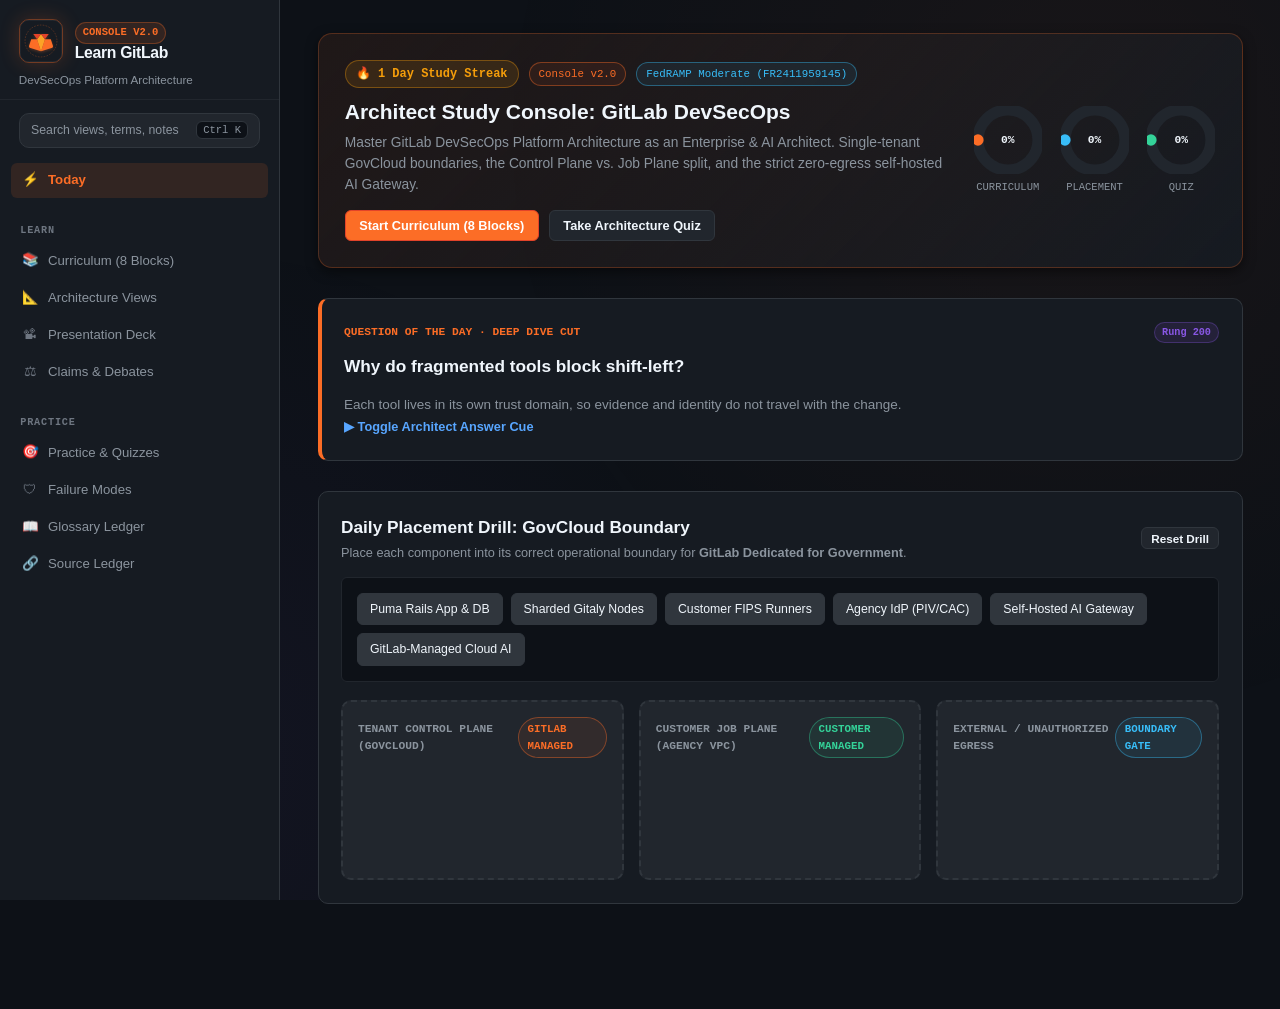
==== index.html @ c030e0db "feat: initial release of GitLab DevSecOps study console" ====
<!DOCTYPE html>
<html lang="en">
<head>
  <meta charset="UTF-8">
  <meta name="viewport" content="width=device-width, initial-scale=1.0, viewport-fit=cover">
  <meta name="theme-color" content="#0d1117">
  <link rel="manifest" href="manifest.webmanifest">
  <link rel="icon" href="assets/icons/icon-192.svg" type="image/svg+xml">
  <link rel="apple-touch-icon" href="assets/icons/icon-192.svg">
  <meta name="mobile-web-app-capable" content="yes">
  <meta name="apple-mobile-web-app-capable" content="yes">
  <meta name="apple-mobile-web-app-status-bar-style" content="black-translucent">
  <title>Learn GitLab DevSecOps Platform: Architect Study Console</title>
  <meta name="description" content="Architect study console for GitLab DevSecOps: single-tenant GovCloud boundaries, Control Plane vs Job Plane split, and zero-egress self-hosted AI Gateway.">
  <link rel="stylesheet" href="css/base.css">
  <link rel="stylesheet" href="css/enhance.css">
</head>
<body>
  <a class="skip-link" href="#main-content">Skip to content</a>

  <div class="bg-watermark"></div>

  <div class="print-header">
    <div style="font-size:1.25rem;font-weight:800;color:#0f172a">Learn GitLab DevSecOps Platform: Architect Study Console</div>
    <div style="font-size:.85rem;color:#475569;margin-top:2px">Architecture deep dive · FedRAMP Moderate FR2411959145 · GitLab-grounded sources</div>
  </div>

  <!-- Mobile Top Bar -->
  <header class="mobile-header">
    <div style="display:flex;align-items:center;gap:10px;">
      <img src="assets/hero.svg" alt="GitLab Emblem" style="width:30px;height:30px;border-radius:6px;">
      <span class="mobile-title">Learn GitLab DevSecOps</span>
    </div>
    <button class="mobile-toggle" id="mobile-toggle" aria-label="Toggle navigation menu">☰</button>
  </header>

  <!-- Sidebar Navigation -->
  <nav class="sidebar" id="sidebar">
    <div class="sidebar-header-box">
      <div class="sidebar-hero-container">
        <img class="sidebar-hero-img" src="assets/hero.svg" alt="GitLab DevSecOps Emblem">
        <div>
          <div class="sidebar-badge">Console v2.0</div>
          <div class="sidebar-header-title">Learn GitLab</div>
        </div>
      </div>
      <div class="sidebar-sub">DevSecOps Platform Architecture</div>
    </div>

    <button type="button" class="nav-search" id="navSearch" aria-label="Search (Ctrl K)">
      <span>Search views, terms, notes</span>
      <kbd>Ctrl K</kbd>
    </button>

    <div class="nav-links" id="nav" role="navigation" aria-label="Study Console Sections">
      <div class="nav-group" data-group="today">
        <a class="nav-item active" href="#/today" data-v="today">
          <span class="ni-ic">⚡</span>Today
        </a>
      </div>

      <div class="nav-group" data-group="learn">
        <div class="nav-group-label">Learn</div>
        <a class="nav-item" href="#/learn" data-v="learn">
          <span class="ni-ic">📚</span>Curriculum (8 Blocks)
        </a>
        <a class="nav-item" href="#/views" data-v="views">
          <span class="ni-ic">📐</span>Architecture Views
        </a>
        <a class="nav-item" href="#/slides" data-v="slides">
          <span class="ni-ic">📽</span>Presentation Deck
        </a>
        <a class="nav-item" href="#/debates" data-v="debates">
          <span class="ni-ic">⚖</span>Claims & Debates
        </a>
      </div>

      <div class="nav-group" data-group="practice">
        <div class="nav-group-label">Practice</div>
        <a class="nav-item" href="#/practice" data-v="practice">
          <span class="ni-ic">🎯</span>Practice & Quizzes
        </a>
        <a class="nav-item" href="#/failure-modes" data-v="failure-modes">
          <span class="ni-ic">🛡</span>Failure Modes
        </a>
        <a class="nav-item" href="#/glossary" data-v="glossary">
          <span class="ni-ic">📖</span>Glossary Ledger
        </a>
        <a class="nav-item" href="#/sources" data-v="sources">
          <span class="ni-ic">🔗</span>Source Ledger
        </a>
      </div>
    </div>
  </nav>

  <!-- Main Content Viewport -->
  <main class="main-wrapper" id="main-content" tabindex="-1">
    <!-- Populated dynamically by js/app.js -->
  </main>

  <!-- Global Search Modal (Ctrl + K) -->
  <div class="search-modal" id="search-modal" role="dialog" aria-modal="true" aria-label="Quick Search">
    <div class="search-box">
      <div class="search-input-wrapper">
        <span style="color:var(--text-muted);margin-right:10px;font-size:1.1rem;">🔍</span>
        <input type="text" id="search-input" class="search-input" placeholder="Search architecture views, glossary, blocks, failure modes...">
        <kbd style="font-family:var(--font-mono);font-size:.7rem;padding:2px 6px;background:var(--bg-canvas);border:1px solid var(--border-default);border-radius:4px;color:var(--text-muted);">ESC</kbd>
      </div>
      <div class="search-results" id="search-results"></div>
    </div>
  </div>

  <!-- Lightbox Modal for Diagrams & Slides -->
  <div class="modal-overlay" id="lightbox-modal" role="dialog" aria-modal="true" aria-label="Diagram Lightbox">
    <div class="modal-container">
      <div class="modal-header">
        <div style="font-weight:700;color:var(--text-primary);" id="lightbox-title">Architecture Diagram</div>
        <button class="btn btn-sm" onclick="window.EnhanceEngine.closeLightbox()" aria-label="Close modal">✕ Close</button>
      </div>
      <div class="modal-body">
        <img id="lightbox-img" src="" alt="High-resolution architecture diagram">
      </div>
    </div>
  </div>

  <!-- Application Scripts -->
  <script src="js/data.js"></script>
  <script src="js/app.js"></script>
  <script src="js/enhance.js"></script>
  <script>
    // Service worker registration
    if ('serviceWorker' in navigator) {
      window.addEventListener('load', () => {
        navigator.serviceWorker.register('sw.js').catch(() => {});
      });
    }
  </script>
</body>
</html>
---- css/base.css ----
:root {
  --bg-canvas: #0d1117;
  --bg-sidebar: #161b22;
  --bg-card: #161b22;
  --bg-card-hover: #1c2128;
  --bg-surface: #21262d;
  --bg-surface-hover: #30363d;
  --border-default: #30363d;
  --border-muted: #21262d;
  --border-highlight: #388bfd;
  
  --text-primary: #f0f6fc;
  --text-secondary: #8b949e;
  --text-muted: #6e7681;
  --text-link: #58a6ff;
  
  --accent-gitlab: #fc6d26;
  --accent-gitlab-dark: #e24329;
  --accent-purple: #8957e5;
  --accent-sky: #38bdf8;
  --accent-cyan: #22d3ee;
  --accent-emerald: #34d399;
  --accent-amber: #f59e0b;
  --accent-rose: #f43f5e;
  
  --font-sans: -apple-system, BlinkMacSystemFont, "Segoe UI", "Noto Sans", Helvetica, Arial, sans-serif;
  --font-mono: ui-monospace, SFMono-Regular, "SF Mono", Menlo, Consolas, "Liberation Mono", monospace;
  
  --sidebar-width: 280px;
  --header-height: 56px;
  --radius-sm: 6px;
  --radius-md: 10px;
  --radius-lg: 14px;
  --radius-full: 9999px;
  
  --shadow-sm: 0 1px 2px rgba(0, 0, 0, 0.4);
  --shadow-md: 0 4px 12px rgba(0, 0, 0, 0.5);
  --shadow-lg: 0 8px 24px rgba(0, 0, 0, 0.6);
  --glow-gitlab: 0 0 20px rgba(252, 109, 38, 0.2);
}

*, *::before, *::after {
  box-sizing: border-box;
  margin: 0;
  padding: 0;
}

html {
  font-size: 15px;
  line-height: 1.5;
  color-scheme: dark;
  scroll-behavior: smooth;
}

body {
  font-family: var(--font-sans);
  background-color: var(--bg-canvas);
  color: var(--text-primary);
  min-height: 100vh;
  display: flex;
  overflow-x: hidden;
}

/* Background watermark and grid */
.bg-watermark {
  position: fixed;
  top: 0;
  left: 0;
  width: 100vw;
  height: 100vh;
  pointer-events: none;
  z-index: 0;
  background: radial-gradient(circle at 85% 15%, rgba(252, 109, 38, 0.05) 0%, transparent 45%),
              radial-gradient(circle at 15% 85%, rgba(137, 87, 229, 0.05) 0%, transparent 40%);
}

.skip-link {
  position: absolute;
  top: -100px;
  left: 10px;
  background: var(--accent-gitlab);
  color: #fff;
  padding: 8px 16px;
  border-radius: var(--radius-sm);
  z-index: 1000;
  font-weight: 600;
  text-decoration: none;
}
.skip-link:focus {
  top: 10px;
}

/* Sidebar navigation */
.sidebar {
  width: var(--sidebar-width);
  height: 100vh;
  position: fixed;
  top: 0;
  left: 0;
  background: var(--bg-sidebar);
  border-right: 1px solid var(--border-default);
  display: flex;
  flex-direction: column;
  z-index: 50;
  overflow-y: auto;
  transition: transform 0.25s cubic-bezier(0.16, 1, 0.3, 1);
}

.sidebar-header-box {
  padding: 1.25rem 1.25rem 0.75rem;
  border-bottom: 1px solid var(--border-muted);
}

.sidebar-hero-container {
  display: flex;
  align-items: center;
  gap: 12px;
  margin-bottom: 0.6rem;
}

.sidebar-hero-img {
  width: 44px;
  height: 44px;
  border-radius: var(--radius-md);
  border: 1px solid rgba(252, 109, 38, 0.4);
  box-shadow: var(--glow-gitlab);
  object-fit: cover;
  flex-shrink: 0;
}

.sidebar-badge {
  display: inline-block;
  font-family: var(--font-mono);
  font-size: 0.7rem;
  font-weight: 700;
  text-transform: uppercase;
  color: var(--accent-gitlab);
  background: rgba(252, 109, 38, 0.12);
  border: 1px solid rgba(252, 109, 38, 0.3);
  padding: 2px 7px;
  border-radius: var(--radius-full);
}

.sidebar-header-title {
  font-size: 1.05rem;
  font-weight: 700;
  letter-spacing: -0.02em;
  color: var(--text-primary);
  line-height: 1.2;
}

.sidebar-sub {
  font-size: 0.78rem;
  color: var(--text-secondary);
  line-height: 1.35;
}

.nav-search {
  margin: 0.85rem 1.25rem 0.5rem;
  background: var(--bg-surface);
  border: 1px solid var(--border-default);
  color: var(--text-secondary);
  padding: 0.5rem 0.75rem;
  border-radius: var(--radius-md);
  display: flex;
  align-items: center;
  justify-content: space-between;
  font-size: 0.82rem;
  cursor: pointer;
  transition: all 0.15s ease;
}
.nav-search:hover {
  background: var(--bg-surface-hover);
  border-color: var(--text-secondary);
  color: var(--text-primary);
}
.nav-search kbd {
  background: var(--bg-canvas);
  border: 1px solid var(--border-default);
  padding: 2px 6px;
  border-radius: var(--radius-sm);
  font-family: var(--font-mono);
  font-size: 0.7rem;
  color: var(--text-secondary);
}

.nav-links {
  padding: 0.5rem 0.75rem 2rem;
  display: flex;
  flex-direction: column;
  gap: 1.25rem;
}

.nav-group {
  display: flex;
  flex-direction: column;
  gap: 2px;
}

.nav-group-label {
  font-family: var(--font-mono);
  font-size: 0.68rem;
  font-weight: 700;
  text-transform: uppercase;
  letter-spacing: 0.08em;
  color: var(--text-muted);
  padding: 0.4rem 0.6rem 0.2rem;
}

.nav-item {
  display: flex;
  align-items: center;
  gap: 9px;
  padding: 0.5rem 0.65rem;
  border-radius: var(--radius-sm);
  color: var(--text-secondary);
  text-decoration: none;
  font-size: 0.88rem;
  font-weight: 500;
  transition: all 0.12s ease;
}
.nav-item:hover {
  background: var(--bg-surface);
  color: var(--text-primary);
}
.nav-item.active {
  background: rgba(252, 109, 38, 0.12);
  color: var(--accent-gitlab);
  font-weight: 600;
}
.nav-item.active .ni-ic {
  color: var(--accent-gitlab);
}

.ni-ic {
  font-size: 0.9rem;
  width: 18px;
  text-align: center;
  color: var(--text-muted);
}

.nav-counter {
  margin-left: auto;
  font-family: var(--font-mono);
  font-size: 0.7rem;
  padding: 1px 6px;
  background: var(--bg-canvas);
  border-radius: var(--radius-full);
  color: var(--text-muted);
  border: 1px solid var(--border-muted);
}

/* Mobile topbar */
.mobile-header {
  display: none;
  position: fixed;
  top: 0;
  left: 0;
  right: 0;
  height: var(--header-height);
  background: var(--bg-sidebar);
  border-bottom: 1px solid var(--border-default);
  padding: 0 1rem;
  align-items: center;
  justify-content: space-between;
  z-index: 40;
}
.mobile-title {
  font-size: 0.95rem;
  font-weight: 700;
}
.mobile-toggle {
  background: transparent;
  border: none;
  color: var(--text-primary);
  font-size: 1.4rem;
  cursor: pointer;
  padding: 6px;
}

/* Main Layout */
.main-wrapper {
  margin-left: var(--sidebar-width);
  flex: 1;
  min-width: 0;
  position: relative;
  z-index: 1;
  padding: 2.2rem 2.5rem 5rem;
  max-width: 1200px;
}

/* Standard Content Typography */
h1.page-title {
  font-size: 1.85rem;
  font-weight: 800;
  letter-spacing: -0.03em;
  color: var(--text-primary);
  margin-bottom: 0.35rem;
}
p.page-subtitle {
  font-size: 0.95rem;
  color: var(--text-secondary);
  margin-bottom: 1.8rem;
  max-width: 820px;
}

.badge-row {
  display: flex;
  flex-wrap: wrap;
  gap: 8px;
  margin-bottom: 1.5rem;
}

.tag-badge {
  display: inline-flex;
  align-items: center;
  gap: 5px;
  font-family: var(--font-mono);
  font-size: 0.72rem;
  padding: 3px 9px;
  border-radius: var(--radius-full);
  border: 1px solid var(--border-default);
  background: var(--bg-surface);
  color: var(--text-secondary);
}
.tag-badge.gitlab {
  border-color: rgba(252, 109, 38, 0.4);
  color: var(--accent-gitlab);
  background: rgba(252, 109, 38, 0.08);
}
.tag-badge.fedramp {
  border-color: rgba(56, 189, 248, 0.4);
  color: var(--accent-sky);
  background: rgba(56, 189, 248, 0.08);
}
.tag-badge.gov {
  border-color: rgba(52, 211, 153, 0.4);
  color: var(--accent-emerald);
  background: rgba(52, 211, 153, 0.08);
}

/* Card components */
.card {
  background: var(--bg-card);
  border: 1px solid var(--border-default);
  border-radius: var(--radius-md);
  padding: 1.25rem;
  margin-bottom: 1.25rem;
  transition: border-color 0.15s ease, box-shadow 0.15s ease;
}
.card:hover {
  border-color: #444c56;
}

.card-header {
  display: flex;
  align-items: center;
  justify-content: space-between;
  margin-bottom: 0.75rem;
}
.card-title {
  font-size: 1.05rem;
  font-weight: 700;
  color: var(--text-primary);
}

/* Buttons */
.btn {
  display: inline-flex;
  align-items: center;
  justify-content: center;
  gap: 6px;
  padding: 0.45rem 0.9rem;
  font-size: 0.85rem;
  font-weight: 600;
  border-radius: var(--radius-sm);
  border: 1px solid var(--border-default);
  background: var(--bg-surface);
  color: var(--text-primary);
  cursor: pointer;
  text-decoration: none;
  transition: all 0.15s ease;
}
.btn:hover {
  background: var(--bg-surface-hover);
  border-color: var(--text-secondary);
}
.btn-primary {
  background: var(--accent-gitlab);
  border-color: var(--accent-gitlab-dark);
  color: #fff;
}
.btn-primary:hover {
  background: #f75918;
  border-color: #d1371f;
}
.btn-sm {
  padding: 0.25rem 0.6rem;
  font-size: 0.78rem;
}

/* Print Header */
.print-header {
  display: none;
}

@media print {
  .sidebar, .nav-search, .mobile-header, .bg-watermark {
    display: none !important;
  }
  .main-wrapper {
    margin-left: 0 !important;
    padding: 0 !important;
  }
  .print-header {
    display: block;
    margin-bottom: 2rem;
    padding-bottom: 1rem;
    border-bottom: 2px solid #000;
  }
}

/* Responsive adjustments */
@media (max-width: 900px) {
  .sidebar {
    transform: translateX(-100%);
  }
  .sidebar.open {
    transform: translateX(0);
    box-shadow: 0 0 40px rgba(0, 0, 0, 0.8);
  }
  .mobile-header {
    display: flex;
  }
  .main-wrapper {
    margin-left: 0;
    padding: 4.5rem 1.25rem 4rem;
  }
}
---- css/enhance.css ----
/* css/enhance.css - Advanced components & interactive styles */

/* Today Hub: Streak and Goal Rings */
.today-hero {
  display: grid;
  grid-template-columns: 1fr auto;
  gap: 1.5rem;
  background: linear-gradient(135deg, rgba(252, 109, 38, 0.08) 0%, rgba(22, 27, 34, 0.95) 100%);
  border: 1px solid rgba(252, 109, 38, 0.25);
  border-radius: var(--radius-lg);
  padding: 1.75rem;
  margin-bottom: 2rem;
  box-shadow: var(--shadow-md);
}

.today-text h2 {
  font-size: 1.4rem;
  font-weight: 800;
  color: var(--text-primary);
  margin-bottom: 0.4rem;
}
.today-text p {
  color: var(--text-secondary);
  font-size: 0.92rem;
  line-height: 1.5;
  margin-bottom: 1rem;
}

.streak-badge {
  display: inline-flex;
  align-items: center;
  gap: 6px;
  background: rgba(245, 158, 11, 0.12);
  border: 1px solid rgba(245, 158, 11, 0.35);
  color: var(--accent-amber);
  font-family: var(--font-mono);
  font-size: 0.8rem;
  font-weight: 700;
  padding: 4px 10px;
  border-radius: var(--radius-full);
}

.goal-rings-wrapper {
  display: flex;
  align-items: center;
  gap: 1.25rem;
}

.ring-card {
  display: flex;
  flex-direction: column;
  align-items: center;
  text-align: center;
}

.circular-ring {
  width: 68px;
  height: 68px;
  position: relative;
}
.circular-ring svg {
  transform: rotate(-90deg);
  width: 100%;
  height: 100%;
}
.ring-bg {
  fill: none;
  stroke: var(--bg-surface);
  stroke-width: 6;
}
.ring-progress {
  fill: none;
  stroke-width: 6;
  stroke-linecap: round;
  transition: stroke-dashoffset 0.6s ease;
}
.ring-progress.orange { stroke: var(--accent-gitlab); }
.ring-progress.sky { stroke: var(--accent-sky); }
.ring-progress.emerald { stroke: var(--accent-emerald); }

.ring-value {
  position: absolute;
  top: 50%;
  left: 50%;
  transform: translate(-50%, -50%);
  font-family: var(--font-mono);
  font-size: 0.75rem;
  font-weight: 700;
  color: var(--text-primary);
}

.ring-label {
  font-family: var(--font-mono);
  font-size: 0.7rem;
  color: var(--text-secondary);
  margin-top: 6px;
  text-transform: uppercase;
}

/* Question of the Day & Challenge */
.qotd-card {
  background: var(--bg-card);
  border: 1px solid var(--border-default);
  border-radius: var(--radius-md);
  padding: 1.5rem;
  margin-bottom: 2rem;
  border-left: 4px solid var(--accent-gitlab);
}
.qotd-header {
  display: flex;
  align-items: center;
  justify-content: space-between;
  margin-bottom: 0.75rem;
}
.qotd-tag {
  font-family: var(--font-mono);
  font-size: 0.75rem;
  font-weight: 700;
  color: var(--accent-gitlab);
}
.qotd-question {
  font-size: 1.15rem;
  font-weight: 700;
  color: var(--text-primary);
  margin-bottom: 1rem;
}
.qotd-cue {
  background: var(--bg-surface);
  border: 1px solid var(--border-muted);
  border-radius: var(--radius-sm);
  padding: 1rem;
  margin-top: 1rem;
  font-size: 0.88rem;
  color: var(--text-secondary);
}
.cue-toggle {
  background: transparent;
  border: none;
  color: var(--text-link);
  font-size: 0.85rem;
  font-weight: 600;
  cursor: pointer;
  display: inline-flex;
  align-items: center;
  gap: 4px;
}
.cue-toggle:hover {
  text-decoration: underline;
}

/* Placement Drill */
.drill-section {
  background: var(--bg-card);
  border: 1px solid var(--border-default);
  border-radius: var(--radius-md);
  padding: 1.5rem;
  margin-bottom: 2rem;
}
.drill-buckets {
  display: grid;
  grid-template-columns: repeat(3, 1fr);
  gap: 1rem;
  margin-top: 1.25rem;
}
.drill-bucket {
  background: var(--bg-surface);
  border: 2px dashed var(--border-default);
  border-radius: var(--radius-md);
  padding: 1rem;
  min-height: 180px;
  display: flex;
  flex-direction: column;
}
.drill-bucket.highlight {
  border-color: var(--accent-gitlab);
  background: rgba(252, 109, 38, 0.05);
}
.drill-bucket-title {
  font-family: var(--font-mono);
  font-size: 0.75rem;
  font-weight: 700;
  text-transform: uppercase;
  color: var(--text-secondary);
  margin-bottom: 0.75rem;
  display: flex;
  align-items: center;
  justify-content: space-between;
}
.drill-item-pool {
  display: flex;
  flex-wrap: wrap;
  gap: 8px;
  margin-top: 1rem;
  padding: 1rem;
  background: var(--bg-canvas);
  border-radius: var(--radius-sm);
  border: 1px solid var(--border-muted);
}
.drill-item {
  background: var(--bg-surface-hover);
  border: 1px solid var(--border-default);
  color: var(--text-primary);
  padding: 6px 12px;
  border-radius: var(--radius-sm);
  font-size: 0.82rem;
  cursor: pointer;
  user-select: none;
  transition: all 0.15s ease;
}
.drill-item:hover {
  border-color: var(--accent-gitlab);
  transform: translateY(-1px);
}
.drill-item.selected {
  background: rgba(252, 109, 38, 0.2);
  border-color: var(--accent-gitlab);
}

/* Curriculum Blocks */
.block-list {
  display: flex;
  flex-direction: column;
  gap: 1.25rem;
}
.block-card {
  background: var(--bg-card);
  border: 1px solid var(--border-default);
  border-radius: var(--radius-md);
  padding: 1.5rem;
  transition: border-color 0.15s ease;
}
.block-card:hover {
  border-color: #484f58;
}
.block-top {
  display: flex;
  align-items: center;
  justify-content: space-between;
  margin-bottom: 0.5rem;
}
.block-title-box {
  display: flex;
  align-items: center;
  gap: 10px;
}
.block-num {
  font-family: var(--font-mono);
  font-size: 0.85rem;
  font-weight: 800;
  width: 28px;
  height: 28px;
  background: rgba(252, 109, 38, 0.15);
  color: var(--accent-gitlab);
  border-radius: var(--radius-sm);
  display: flex;
  align-items: center;
  justify-content: center;
}
.block-title {
  font-size: 1.15rem;
  font-weight: 700;
  color: var(--text-primary);
}
.block-meta {
  display: flex;
  align-items: center;
  gap: 8px;
}
.block-opener {
  font-size: 0.92rem;
  color: var(--text-secondary);
  line-height: 1.5;
  margin-bottom: 1rem;
}
.block-modules {
  display: flex;
  flex-direction: column;
  gap: 0.75rem;
  margin-top: 1rem;
  padding-top: 1rem;
  border-top: 1px solid var(--border-muted);
}
.mod-item {
  display: flex;
  gap: 10px;
  align-items: flex-start;
  font-size: 0.85rem;
}
.mod-checkbox {
  margin-top: 3px;
  accent-color: var(--accent-gitlab);
  cursor: pointer;
}
.mod-desc {
  flex: 1;
}
.mod-name {
  font-weight: 600;
  color: var(--text-primary);
  margin-bottom: 2px;
}
.mod-why {
  color: var(--text-secondary);
  font-size: 0.8rem;
}

/* Rung indicators */
.rung-badge {
  font-family: var(--font-mono);
  font-size: 0.68rem;
  font-weight: 700;
  padding: 2px 7px;
  border-radius: var(--radius-full);
}
.rung-100 {
  background: rgba(56, 189, 248, 0.12);
  color: var(--accent-sky);
  border: 1px solid rgba(56, 189, 248, 0.3);
}
.rung-200 {
  background: rgba(137, 87, 229, 0.12);
  color: var(--accent-purple);
  border: 1px solid rgba(137, 87, 229, 0.3);
}
.rung-300 {
  background: rgba(244, 63, 94, 0.12);
  color: var(--accent-rose);
  border: 1px solid rgba(244, 63, 94, 0.3);
}

/* Diagram Lightbox & Viewer */
.diagram-grid {
  display: grid;
  grid-template-columns: repeat(auto-fit, minmax(320px, 1fr));
  gap: 1.25rem;
  margin-top: 1.5rem;
}
.diagram-card {
  background: var(--bg-card);
  border: 1px solid var(--border-default);
  border-radius: var(--radius-md);
  overflow: hidden;
  cursor: pointer;
  transition: all 0.2s ease;
}
.diagram-card:hover {
  border-color: var(--accent-gitlab);
  transform: translateY(-2px);
  box-shadow: var(--shadow-md);
}
.diagram-img-box {
  width: 100%;
  height: 200px;
  background: #11141a;
  display: flex;
  align-items: center;
  justify-content: center;
  padding: 1rem;
}
.diagram-img-box img {
  max-width: 100%;
  max-height: 100%;
  object-fit: contain;
}
.diagram-card-info {
  padding: 1rem;
  border-top: 1px solid var(--border-muted);
}
.diagram-card-title {
  font-size: 0.95rem;
  font-weight: 700;
  color: var(--text-primary);
  margin-bottom: 4px;
}
.diagram-card-desc {
  font-size: 0.78rem;
  color: var(--text-secondary);
}

/* Lightbox Modal */
.modal-overlay {
  display: none;
  position: fixed;
  top: 0;
  left: 0;
  width: 100vw;
  height: 100vh;
  background: rgba(0, 0, 0, 0.85);
  backdrop-filter: blur(4px);
  z-index: 100;
  align-items: center;
  justify-content: center;
  padding: 2rem;
}
.modal-overlay.open {
  display: flex;
}
.modal-container {
  background: var(--bg-card);
  border: 1px solid var(--border-default);
  border-radius: var(--radius-lg);
  max-width: 1100px;
  width: 100%;
  max-height: 90vh;
  display: flex;
  flex-direction: column;
  overflow: hidden;
  box-shadow: var(--shadow-lg);
}
.modal-header {
  display: flex;
  align-items: center;
  justify-content: space-between;
  padding: 1rem 1.5rem;
  border-bottom: 1px solid var(--border-default);
}
.modal-body {
  padding: 1.5rem;
  overflow-y: auto;
  display: flex;
  justify-content: center;
  background: #090c10;
}
.modal-body img {
  max-width: 100%;
  max-height: 70vh;
  object-fit: contain;
}

/* Slide Deck Viewer */
.slide-viewer {
  background: var(--bg-card);
  border: 1px solid var(--border-default);
  border-radius: var(--radius-lg);
  overflow: hidden;
  margin-bottom: 2rem;
}
.slide-screen {
  background: #000;
  width: 100%;
  height: 480px;
  display: flex;
  align-items: center;
  justify-content: center;
  position: relative;
}
.slide-screen img {
  max-width: 100%;
  max-height: 100%;
  object-fit: contain;
}
.slide-controls {
  display: flex;
  align-items: center;
  justify-content: space-between;
  padding: 1rem 1.5rem;
  border-top: 1px solid var(--border-default);
  background: var(--bg-surface);
}
.slide-counter {
  font-family: var(--font-mono);
  font-size: 0.85rem;
  color: var(--text-secondary);
}
.slide-notes-card {
  padding: 1.5rem;
  border-top: 1px solid var(--border-muted);
  background: var(--bg-card);
}
.slide-notes-title {
  font-size: 0.95rem;
  font-weight: 700;
  color: var(--accent-gitlab);
  margin-bottom: 0.5rem;
  display: flex;
  align-items: center;
  gap: 6px;
}
.slide-notes-body {
  font-size: 0.9rem;
  line-height: 1.6;
  color: var(--text-primary);
}

/* Debates / Claims View */
.debate-card {
  background: var(--bg-card);
  border: 1px solid var(--border-default);
  border-radius: var(--radius-md);
  margin-bottom: 1.75rem;
  overflow: hidden;
}
.debate-header {
  padding: 1.25rem 1.5rem;
  background: var(--bg-surface);
  border-bottom: 1px solid var(--border-default);
  display: flex;
  align-items: center;
  gap: 12px;
}
.debate-badge {
  font-family: var(--font-mono);
  font-size: 0.72rem;
  font-weight: 700;
  background: rgba(137, 87, 229, 0.15);
  color: var(--accent-purple);
  border: 1px solid rgba(137, 87, 229, 0.3);
  padding: 2px 8px;
  border-radius: var(--radius-full);
}
.debate-grid {
  display: grid;
  grid-template-columns: 1fr 1fr;
  gap: 1.5rem;
  padding: 1.5rem;
}
.claim-box {
  background: var(--bg-canvas);
  border: 1px solid var(--border-muted);
  border-radius: var(--radius-sm);
  padding: 1.25rem;
}
.claim-box.claim-a { border-left: 3px solid var(--accent-gitlab); }
.claim-box.claim-b { border-left: 3px solid var(--accent-sky); }
.claim-title {
  font-family: var(--font-mono);
  font-size: 0.75rem;
  font-weight: 700;
  text-transform: uppercase;
  margin-bottom: 0.5rem;
}
.claim-box.claim-a .claim-title { color: var(--accent-gitlab); }
.claim-box.claim-b .claim-title { color: var(--accent-sky); }
.claim-content {
  font-size: 0.88rem;
  line-height: 1.55;
  color: var(--text-primary);
}
.debate-footer {
  padding: 1.25rem 1.5rem;
  background: rgba(33, 38, 45, 0.5);
  border-top: 1px solid var(--border-muted);
  font-size: 0.84rem;
  color: var(--text-secondary);
  line-height: 1.5;
}

/* Practice & Quizzes */
.quiz-container {
  background: var(--bg-card);
  border: 1px solid var(--border-default);
  border-radius: var(--radius-lg);
  padding: 2rem;
  margin-bottom: 2rem;
}
.quiz-progress-bar {
  width: 100%;
  height: 6px;
  background: var(--bg-surface);
  border-radius: var(--radius-full);
  margin-bottom: 1.5rem;
  overflow: hidden;
}
.quiz-progress-fill {
  height: 100%;
  background: var(--accent-gitlab);
  transition: width 0.3s ease;
}
.quiz-q-title {
  font-size: 1.15rem;
  font-weight: 700;
  margin-bottom: 1.25rem;
  color: var(--text-primary);
}
.quiz-options {
  display: flex;
  flex-direction: column;
  gap: 0.75rem;
  margin-bottom: 1.5rem;
}
.quiz-option {
  padding: 0.85rem 1.15rem;
  background: var(--bg-surface);
  border: 1px solid var(--border-default);
  border-radius: var(--radius-md);
  font-size: 0.9rem;
  color: var(--text-primary);
  cursor: pointer;
  display: flex;
  align-items: center;
  gap: 12px;
  transition: all 0.12s ease;
}
.quiz-option:hover {
  background: var(--bg-surface-hover);
  border-color: #58a6ff;
}
.quiz-option.selected {
  border-color: var(--accent-gitlab);
  background: rgba(252, 109, 38, 0.1);
}
.quiz-option.correct {
  border-color: var(--accent-emerald) !important;
  background: rgba(52, 211, 153, 0.15) !important;
}
.quiz-option.wrong {
  border-color: var(--accent-rose) !important;
  background: rgba(244, 63, 94, 0.15) !important;
}
.quiz-feedback {
  margin-top: 1rem;
  padding: 1rem;
  border-radius: var(--radius-sm);
  background: var(--bg-canvas);
  border: 1px solid var(--border-muted);
  font-size: 0.88rem;
  line-height: 1.5;
}

/* Flashcard Engine */
.flashcard-box {
  perspective: 1000px;
  width: 100%;
  height: 260px;
  cursor: pointer;
  margin-bottom: 1.5rem;
}
.flashcard-inner {
  position: relative;
  width: 100%;
  height: 100%;
  text-align: center;
  transition: transform 0.5s cubic-bezier(0.4, 0, 0.2, 1);
  transform-style: preserve-3d;
}
.flashcard-inner.flipped {
  transform: rotateY(180deg);
}
.flashcard-face {
  position: absolute;
  width: 100%;
  height: 100%;
  backface-visibility: hidden;
  border-radius: var(--radius-lg);
  border: 1px solid var(--border-default);
  display: flex;
  flex-direction: column;
  align-items: center;
  justify-content: center;
  padding: 2rem;
  box-shadow: var(--shadow-md);
}
.flashcard-front {
  background: var(--bg-card);
}
.flashcard-back {
  background: var(--bg-surface);
  transform: rotateY(180deg);
  border-color: var(--accent-gitlab);
}

/* Search Modal (Ctrl + K) */
.search-modal {
  display: none;
  position: fixed;
  top: 0;
  left: 0;
  width: 100vw;
  height: 100vh;
  background: rgba(0, 0, 0, 0.8);
  backdrop-filter: blur(5px);
  z-index: 1000;
  align-items: flex-start;
  justify-content: center;
  padding-top: 12vh;
}
.search-modal.open {
  display: flex;
}
.search-box {
  background: var(--bg-card);
  border: 1px solid var(--border-default);
  border-radius: var(--radius-lg);
  width: 100%;
  max-width: 680px;
  box-shadow: var(--shadow-lg);
  overflow: hidden;
}
.search-input-wrapper {
  display: flex;
  align-items: center;
  padding: 1rem 1.25rem;
  border-bottom: 1px solid var(--border-default);
}
.search-input {
  flex: 1;
  background: transparent;
  border: none;
  color: var(--text-primary);
  font-size: 1.1rem;
  outline: none;
}
.search-results {
  max-height: 400px;
  overflow-y: auto;
  padding: 0.5rem;
}
.search-result-item {
  padding: 0.75rem 1rem;
  border-radius: var(--radius-sm);
  cursor: pointer;
  display: flex;
  flex-direction: column;
  gap: 2px;
  transition: background 0.12s ease;
}
.search-result-item:hover, .search-result-item.highlighted {
  background: var(--bg-surface-hover);
}
.search-result-title {
  font-weight: 600;
  color: var(--text-primary);
  font-size: 0.92rem;
}
.search-result-sub {
  font-size: 0.78rem;
  color: var(--text-secondary);
}

/* Tables */
.table-wrapper {
  overflow-x: auto;
  margin-top: 1rem;
  border: 1px solid var(--border-default);
  border-radius: var(--radius-md);
}
table.data-table {
  width: 100%;
  border-collapse: collapse;
  text-align: left;
  font-size: 0.85rem;
}
table.data-table th {
  background: var(--bg-surface);
  color: var(--text-secondary);
  font-weight: 600;
  padding: 0.75rem 1rem;
  border-bottom: 1px solid var(--border-default);
}
table.data-table td {
  padding: 0.75rem 1rem;
  border-bottom: 1px solid var(--border-muted);
  color: var(--text-primary);
}
table.data-table tr:hover td {
  background: var(--bg-card-hover);
}

/* Responsive tweaks */
@media (max-width: 768px) {
  .today-hero {
    grid-template-columns: 1fr;
  }
  .drill-buckets {
    grid-template-columns: 1fr;
  }
  .debate-grid {
    grid-template-columns: 1fr;
  }
  .slide-screen {
    height: 320px;
  }
}
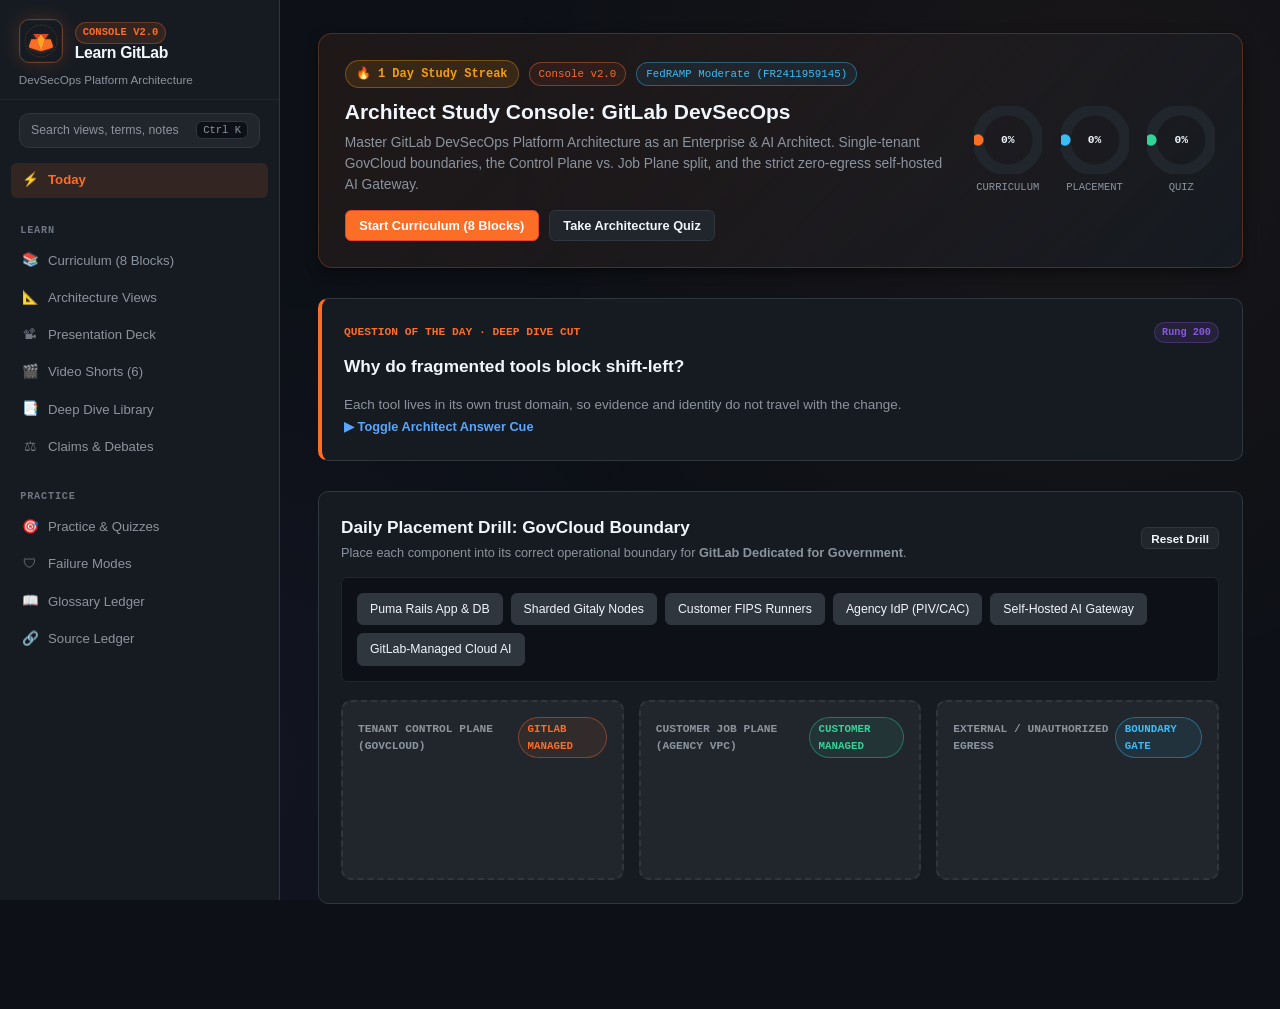
==== commit e7cac1f7: "feat: enrich study console with 6 MP4 video shorts and 10 deep-dive library chapters" ====
--- a/index.html
+++ b/index.html
@@ -70,6 +70,12 @@
         <a class="nav-item" href="#/slides" data-v="slides">
           <span class="ni-ic">📽</span>Presentation Deck
         </a>
+        <a class="nav-item" href="#/shorts" data-v="shorts">
+          <span class="ni-ic">🎬</span>Video Shorts (6)
+        </a>
+        <a class="nav-item" href="#/library" data-v="library">
+          <span class="ni-ic">📑</span>Deep Dive Library
+        </a>
         <a class="nav-item" href="#/debates" data-v="debates">
           <span class="ni-ic">⚖</span>Claims & Debates
         </a>
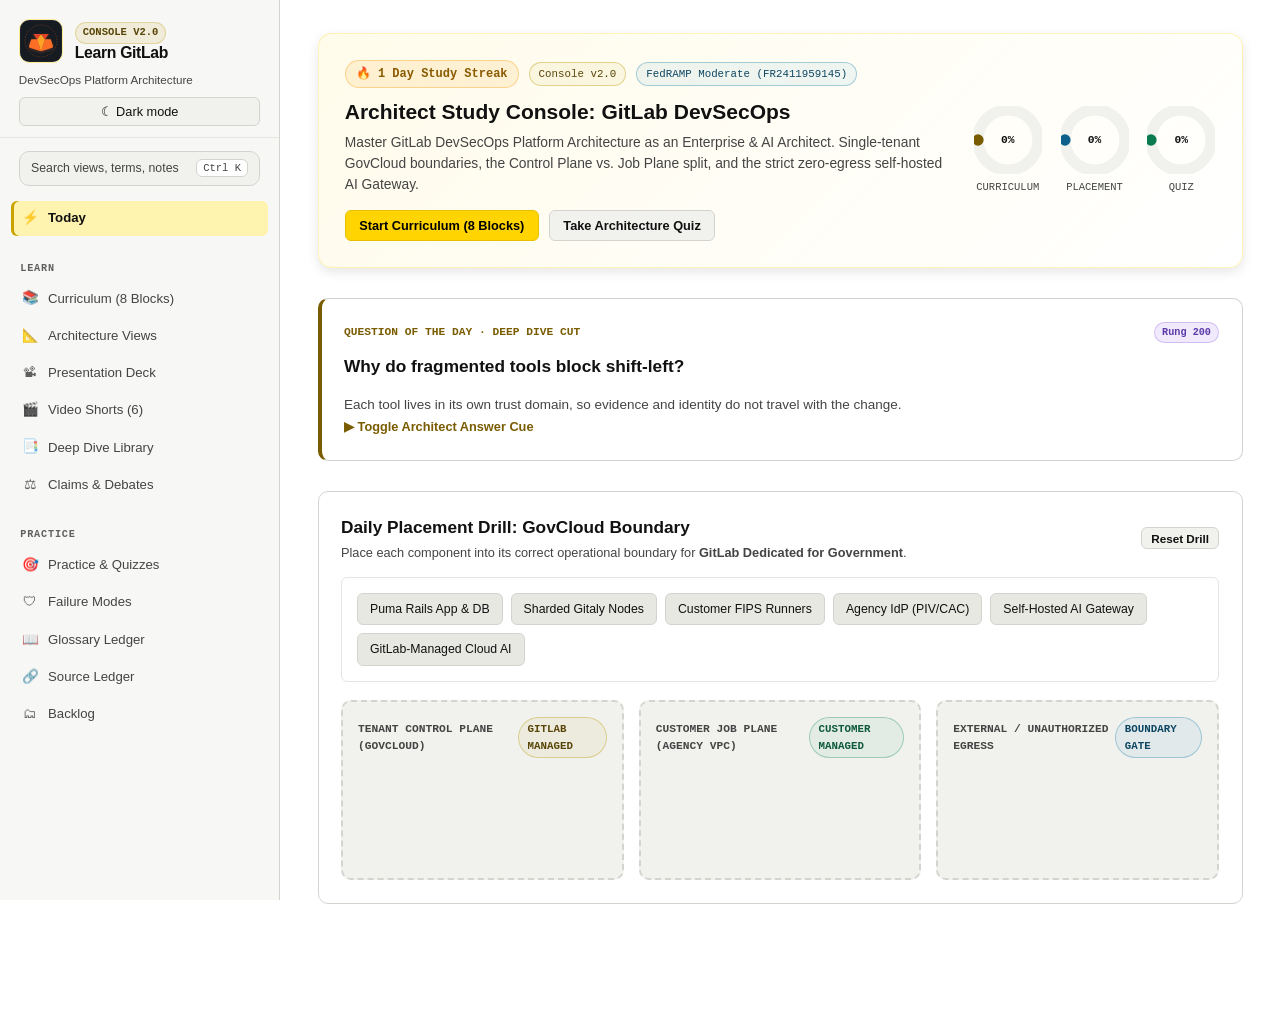
==== commit f6be3780: "fix: light-mode default with toggle, house palette, mobile library layout, Backlog page, scrub local" ====
--- a/index.html
+++ b/index.html
@@ -3,7 +3,8 @@
 <head>
   <meta charset="UTF-8">
   <meta name="viewport" content="width=device-width, initial-scale=1.0, viewport-fit=cover">
-  <meta name="theme-color" content="#0d1117">
+  <meta name="theme-color" content="#ffffff">
+  <script>(function(){var t='light';try{t=localStorage.getItem('learn_gitlab_theme')||'light';}catch(e){}if(t!=='dark')t='light';document.documentElement.dataset.theme=t;})();</script>
   <link rel="manifest" href="manifest.webmanifest">
   <link rel="icon" href="assets/icons/icon-192.svg" type="image/svg+xml">
   <link rel="apple-touch-icon" href="assets/icons/icon-192.svg">
@@ -14,6 +15,7 @@
   <meta name="description" content="Architect study console for GitLab DevSecOps: single-tenant GovCloud boundaries, Control Plane vs Job Plane split, and zero-egress self-hosted AI Gateway.">
   <link rel="stylesheet" href="css/base.css">
   <link rel="stylesheet" href="css/enhance.css">
+  <link rel="stylesheet" href="css/theme.css">
 </head>
 <body>
   <a class="skip-link" href="#main-content">Skip to content</a>
@@ -22,7 +24,7 @@
 
   <div class="print-header">
     <div style="font-size:1.25rem;font-weight:800;color:#0f172a">Learn GitLab DevSecOps Platform: Architect Study Console</div>
-    <div style="font-size:.85rem;color:#475569;margin-top:2px">Architecture deep dive · FedRAMP Moderate FR2411959145 · GitLab-grounded sources</div>
+    <div style="font-size:.85rem;color:#475569;margin-top:2px">Architecture deep dive · FedRAMP Moderate (FedRAMP package ID FR2411959145) · GitLab-grounded sources</div>
   </div>
 
   <!-- Mobile Top Bar -->
@@ -31,6 +33,7 @@
       <img src="assets/hero.svg" alt="GitLab Emblem" style="width:30px;height:30px;border-radius:6px;">
       <span class="mobile-title">Learn GitLab DevSecOps</span>
     </div>
+    <button type="button" class="theme-toggle" data-theme-toggle aria-label="Switch to dark mode">☾</button>
     <button class="mobile-toggle" id="mobile-toggle" aria-label="Toggle navigation menu">☰</button>
   </header>
 
@@ -45,6 +48,7 @@
         </div>
       </div>
       <div class="sidebar-sub">DevSecOps Platform Architecture</div>
+      <button type="button" class="theme-toggle theme-toggle-wide" data-theme-toggle aria-label="Switch to dark mode">☾ Dark mode</button>
     </div>
 
     <button type="button" class="nav-search" id="navSearch" aria-label="Search (Ctrl K)">
@@ -95,6 +99,9 @@
         <a class="nav-item" href="#/sources" data-v="sources">
           <span class="ni-ic">🔗</span>Source Ledger
         </a>
+        <a class="nav-item" href="#/backlog" data-v="backlog">
+          <span class="ni-ic">🗂</span>Backlog
+        </a>
       </div>
     </div>
   </nav>
@@ -124,7 +131,7 @@
         <button class="btn btn-sm" onclick="window.EnhanceEngine.closeLightbox()" aria-label="Close modal">✕ Close</button>
       </div>
       <div class="modal-body">
-        <img id="lightbox-img" src="" alt="High-resolution architecture diagram">
+        <img id="lightbox-img" alt="High-resolution architecture diagram">
       </div>
     </div>
   </div>
@@ -141,5 +148,6 @@
       });
     }
   </script>
+  <script src="js/theme.js"></script>
 </body>
 </html>
--- a/css/base.css
+++ b/css/base.css
@@ -36,7 +36,7 @@
   --shadow-sm: 0 1px 2px rgba(0, 0, 0, 0.4);
   --shadow-md: 0 4px 12px rgba(0, 0, 0, 0.5);
   --shadow-lg: 0 8px 24px rgba(0, 0, 0, 0.6);
-  --glow-gitlab: 0 0 20px rgba(252, 109, 38, 0.2);
+  --glow-gitlab: 0 0 20px rgba(255, 212, 0, 0.2);
 }
 
 *, *::before, *::after {
@@ -70,7 +70,7 @@
   height: 100vh;
   pointer-events: none;
   z-index: 0;
-  background: radial-gradient(circle at 85% 15%, rgba(252, 109, 38, 0.05) 0%, transparent 45%),
+  background: radial-gradient(circle at 85% 15%, rgba(255, 212, 0, 0.05) 0%, transparent 45%),
               radial-gradient(circle at 15% 85%, rgba(137, 87, 229, 0.05) 0%, transparent 40%);
 }
 
@@ -122,7 +122,7 @@
   width: 44px;
   height: 44px;
   border-radius: var(--radius-md);
-  border: 1px solid rgba(252, 109, 38, 0.4);
+  border: 1px solid rgba(255, 212, 0, 0.4);
   box-shadow: var(--glow-gitlab);
   object-fit: cover;
   flex-shrink: 0;
@@ -135,8 +135,8 @@
   font-weight: 700;
   text-transform: uppercase;
   color: var(--accent-gitlab);
-  background: rgba(252, 109, 38, 0.12);
-  border: 1px solid rgba(252, 109, 38, 0.3);
+  background: rgba(255, 212, 0, 0.12);
+  border: 1px solid rgba(255, 212, 0, 0.3);
   padding: 2px 7px;
   border-radius: var(--radius-full);
 }
@@ -224,7 +224,7 @@
   color: var(--text-primary);
 }
 .nav-item.active {
-  background: rgba(252, 109, 38, 0.12);
+  background: rgba(255, 212, 0, 0.12);
   color: var(--accent-gitlab);
   font-weight: 600;
 }
@@ -324,9 +324,9 @@
   color: var(--text-secondary);
 }
 .tag-badge.gitlab {
-  border-color: rgba(252, 109, 38, 0.4);
+  border-color: rgba(255, 212, 0, 0.4);
   color: var(--accent-gitlab);
-  background: rgba(252, 109, 38, 0.08);
+  background: rgba(255, 212, 0, 0.08);
 }
 .tag-badge.fedramp {
   border-color: rgba(56, 189, 248, 0.4);
--- a/css/enhance.css
+++ b/css/enhance.css
@@ -5,8 +5,8 @@
   display: grid;
   grid-template-columns: 1fr auto;
   gap: 1.5rem;
-  background: linear-gradient(135deg, rgba(252, 109, 38, 0.08) 0%, rgba(22, 27, 34, 0.95) 100%);
-  border: 1px solid rgba(252, 109, 38, 0.25);
+  background: linear-gradient(135deg, rgba(255, 212, 0, 0.08) 0%, var(--bg-card) 100%);
+  border: 1px solid rgba(255, 212, 0, 0.25);
   border-radius: var(--radius-lg);
   padding: 1.75rem;
   margin-bottom: 2rem;
@@ -173,7 +173,7 @@
 }
 .drill-bucket.highlight {
   border-color: var(--accent-gitlab);
-  background: rgba(252, 109, 38, 0.05);
+  background: rgba(255, 212, 0, 0.05);
 }
 .drill-bucket-title {
   font-family: var(--font-mono);
@@ -212,7 +212,7 @@
   transform: translateY(-1px);
 }
 .drill-item.selected {
-  background: rgba(252, 109, 38, 0.2);
+  background: rgba(255, 212, 0, 0.2);
   border-color: var(--accent-gitlab);
 }
 
@@ -249,7 +249,7 @@
   font-weight: 800;
   width: 28px;
   height: 28px;
-  background: rgba(252, 109, 38, 0.15);
+  background: rgba(255, 212, 0, 0.15);
   color: var(--accent-gitlab);
   border-radius: var(--radius-sm);
   display: flex;
@@ -597,7 +597,7 @@
 }
 .quiz-option.selected {
   border-color: var(--accent-gitlab);
-  background: rgba(252, 109, 38, 0.1);
+  background: rgba(255, 212, 0, 0.1);
 }
 .quiz-option.correct {
   border-color: var(--accent-emerald) !important;
--- a/css/theme.css
+++ b/css/theme.css
@@ -0,0 +1,38 @@
+/* Learn-site house style: black / white / yellow. Light is the default. */
+:root, html[data-theme="dark"] {
+  --bg-canvas:#0a0a0a; --bg-sidebar:#111; --bg-card:#141414; --bg-card-hover:#1c1c1c;
+  --bg-surface:#1f1f1f; --bg-surface-hover:#2a2a2a; --border-default:#333; --border-muted:#222;
+  --border-highlight:#ffd400; --text-primary:#f5f5f5; --text-secondary:#b3b3b3; --text-muted:#8c8c8c;
+  --text-link:#ffd400; --accent-gitlab:#ffd400; --accent-gitlab-dark:#e6bf00;
+  --sel-bg:rgba(255,212,0,.14); --sel-fg:#ffd400; --sel-border:#ffd400; --on-accent:#000;
+}
+html[data-theme="dark"] { color-scheme: dark; }
+html[data-theme="light"] {
+  color-scheme: light;
+  --bg-canvas:#ffffff; --bg-sidebar:#f7f7f5; --bg-card:#ffffff; --bg-card-hover:#fafaf7;
+  --bg-surface:#f1f1ee; --bg-surface-hover:#e8e8e3; --border-default:#d4d4cf; --border-muted:#e6e6e1;
+  --border-highlight:#b38f00; --text-primary:#111111; --text-secondary:#444444; --text-muted:#5f5f5f;
+  --text-link:#7a5c00; --accent-gitlab:#7a5c00; --accent-gitlab-dark:#7a5c00;
+  --accent-sky:#0b5f8a; --accent-cyan:#0b6e7a; --accent-emerald:#0a7a4f; --accent-amber:#8a5a00;
+  --accent-rose:#b4233c; --accent-purple:#5b3aa8;
+  --sel-bg:#fff3b0; --sel-fg:#111111; --sel-border:#c9a400; --on-accent:#111;
+  --shadow-sm:0 1px 2px rgba(0,0,0,.08); --shadow-md:0 4px 12px rgba(0,0,0,.1); --shadow-lg:0 8px 24px rgba(0,0,0,.12);
+  --glow-gitlab:none;
+}
+/* Selected / active states: yellow accent in dark, pale-yellow fill with gold edge in light (never solid black). */
+.nav-item.active { background:var(--sel-bg) !important; color:var(--sel-fg) !important; box-shadow:inset 3px 0 0 var(--sel-border); }
+.nav-item.active .ni-ic { color:var(--sel-fg) !important; }
+.drill-item.selected, .quiz-option.selected, .search-result-item.highlighted { background:var(--sel-bg) !important; border-color:var(--sel-border) !important; color:var(--text-primary); }
+.btn-primary, .btn.primary { background:#ffd400 !important; color:#000 !important; border-color:#e6bf00 !important; }
+html[data-theme="light"] .bg-watermark { opacity:.04; }
+html[data-theme="light"] .mobile-header, html[data-theme="light"] .sidebar { background:var(--bg-sidebar); }
+html[data-theme="light"] .tag-badge, html[data-theme="light"] .sidebar-badge { filter:saturate(.9) brightness(.75); }
+.theme-toggle { background:var(--bg-surface); color:var(--text-primary); border:1px solid var(--border-default); border-radius:var(--radius-sm); padding:4px 10px; cursor:pointer; font:inherit; font-size:.85rem; }
+.theme-toggle:hover { border-color:var(--sel-border); }
+.theme-toggle:focus-visible { outline:2px solid var(--sel-border); outline-offset:2px; }
+.theme-toggle-wide { margin-top:.6rem; width:100%; }
+.mobile-header .theme-toggle { margin-left:auto; margin-right:8px; }
+@media (max-width: 900px) {
+  .lib-grid, .two-col { grid-template-columns:1fr !important; }
+  .main-wrapper { overflow-wrap:anywhere; }
+}
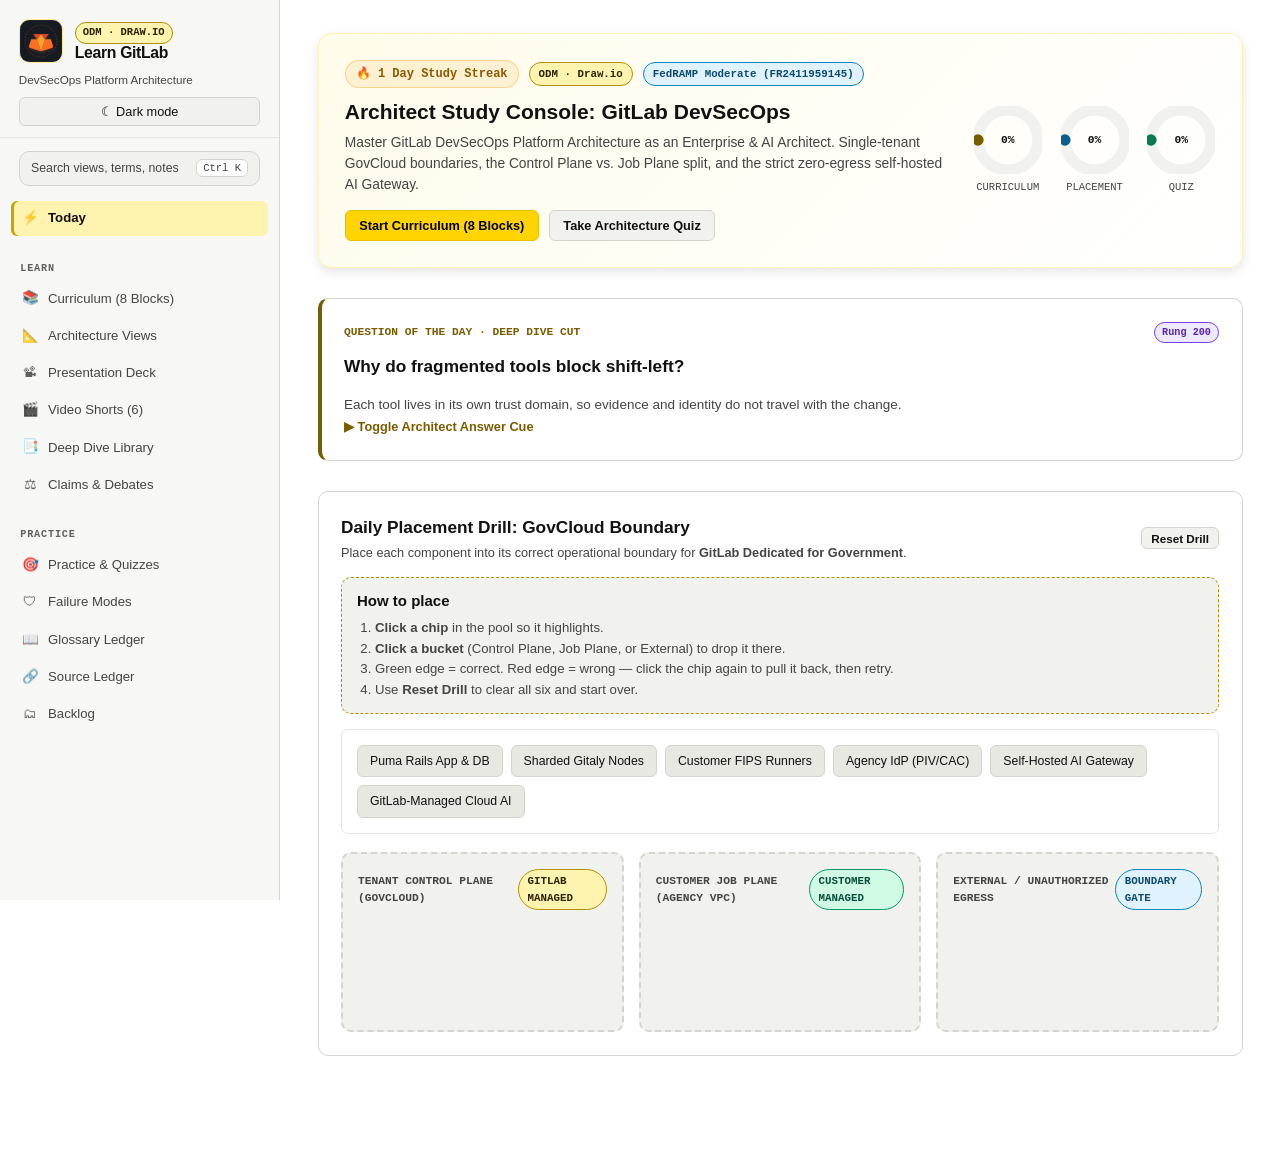
==== commit cb4324d8: "chore: clean diagram assets and one Draw.io slide per view Remove obsolete Mermaid/hand SVG clutter," ====
--- a/index.html
+++ b/index.html
@@ -43,7 +43,7 @@
       <div class="sidebar-hero-container">
         <img class="sidebar-hero-img" src="assets/hero.svg" alt="GitLab DevSecOps Emblem">
         <div>
-          <div class="sidebar-badge">Console v2.0</div>
+          <div class="sidebar-badge">ODM · Draw.io</div>
           <div class="sidebar-header-title">Learn GitLab</div>
         </div>
       </div>
--- a/css/enhance.css
+++ b/css/enhance.css
@@ -232,6 +232,39 @@
 .block-card:hover {
   border-color: #484f58;
 }
+details.block-details {
+  padding: 0;
+  overflow: clip;
+}
+details.block-details > .block-summary {
+  list-style: none;
+  cursor: pointer;
+  padding: 1rem 1.25rem;
+  display: flex;
+  align-items: center;
+  justify-content: space-between;
+  gap: 12px;
+  flex-wrap: wrap;
+  margin-bottom: 0;
+}
+details.block-details > .block-summary::-webkit-details-marker { display: none; }
+details.block-details .block-body { padding: 0 1.25rem 1.25rem; }
+.block-chevron {
+  font-size: 0.85rem;
+  color: var(--text-muted);
+  transition: transform 0.15s ease;
+}
+details.block-details[open] .block-chevron { transform: rotate(180deg); }
+@media (prefers-reduced-motion: reduce) {
+  .block-chevron { transition: none; }
+}
+.lib-iframe {
+  width: 100%;
+  flex: 1;
+  min-height: 620px;
+  border: 0;
+  background: var(--bg-card);
+}
 .block-top {
   display: flex;
   align-items: center;
@@ -350,12 +383,15 @@
 }
 .diagram-img-box {
   width: 100%;
-  height: 200px;
+  height: clamp(220px, 36vw, 420px);
+  background: #f7f7f5;
+  display: flex;
+  align-items: center;
+  justify-content: center;
+  padding: 0.75rem;
+}
+html[data-theme="dark"] .diagram-img-box {
   background: #11141a;
-  display: flex;
-  align-items: center;
-  justify-content: center;
-  padding: 1rem;
 }
 .diagram-img-box img {
   max-width: 100%;
@@ -427,6 +463,21 @@
   object-fit: contain;
 }
 
+/* Presentation video (YouTube) above the slide deck */
+.deck-video-top {
+  margin: 1.25rem 0 1.75rem;
+}
+.wide-player {
+  display: block;
+  width: 100%;
+  aspect-ratio: 16 / 9;
+  height: auto;
+  min-height: 220px;
+  background: #000;
+  border-radius: var(--radius-lg);
+  border: 1px solid var(--border-default);
+}
+
 /* Slide Deck Viewer */
 .slide-viewer {
   background: var(--bg-card);
@@ -538,11 +589,39 @@
 }
 .debate-footer {
   padding: 1.25rem 1.5rem;
-  background: rgba(33, 38, 45, 0.5);
+  background: var(--bg-surface);
   border-top: 1px solid var(--border-muted);
   font-size: 0.84rem;
   color: var(--text-secondary);
   line-height: 1.5;
+}
+.debate-panels { display: flex; flex-direction: column; gap: 0.5rem; }
+.debate-panel {
+  border: 1px solid var(--border-default);
+  border-radius: var(--radius-sm);
+  background: var(--bg-card);
+  overflow: clip;
+}
+.debate-panel > summary {
+  cursor: pointer;
+  padding: 0.65rem 0.85rem;
+  font-weight: 700;
+  color: var(--text-primary);
+  list-style: none;
+}
+.debate-panel > summary::-webkit-details-marker { display: none; }
+.debate-panel > summary::after {
+  content: "▾";
+  float: inline-end;
+  color: var(--text-muted);
+}
+.debate-panel[open] > summary::after { content: "▴"; }
+.debate-panel-body {
+  padding: 0.65rem 0.85rem 0.85rem;
+  color: var(--text-secondary);
+  font-size: 0.9rem;
+  line-height: 1.55;
+  border-top: 1px dashed var(--border-muted);
 }
 
 /* Practice & Quizzes */
--- a/css/theme.css
+++ b/css/theme.css
@@ -26,7 +26,53 @@
 .btn-primary, .btn.primary { background:#ffd400 !important; color:#000 !important; border-color:#e6bf00 !important; }
 html[data-theme="light"] .bg-watermark { opacity:.04; }
 html[data-theme="light"] .mobile-header, html[data-theme="light"] .sidebar { background:var(--bg-sidebar); }
-html[data-theme="light"] .tag-badge, html[data-theme="light"] .sidebar-badge { filter:saturate(.9) brightness(.75); }
+/* Light theme: stronger pill contrast (no dimming filter — that made gray chips unreadable). */
+html[data-theme="light"] .tag-badge {
+  background: #fff8d6;
+  border-color: #c9a400;
+  color: #3d3200;
+  font-weight: 700;
+}
+html[data-theme="light"] .tag-badge.gitlab {
+  background: #fff3b0;
+  border-color: #b38f00;
+  color: #2a2200;
+}
+html[data-theme="light"] .tag-badge.fedramp {
+  background: #e0f2fe;
+  border-color: #0284c7;
+  color: #0c4a6e;
+}
+html[data-theme="light"] .tag-badge.gov {
+  background: #d1fae5;
+  border-color: #059669;
+  color: #064e3b;
+}
+html[data-theme="light"] .tag-badge.tag-time {
+  background: #f1f5f9;
+  border-color: #64748b;
+  color: #0f172a;
+}
+html[data-theme="light"] .rung-badge.rung-100 {
+  background: #e0f2fe;
+  border-color: #0284c7;
+  color: #075985;
+}
+html[data-theme="light"] .rung-badge.rung-200 {
+  background: #ede9fe;
+  border-color: #7c3aed;
+  color: #5b21b6;
+}
+html[data-theme="light"] .rung-badge.rung-300 {
+  background: #ffe4e6;
+  border-color: #e11d48;
+  color: #9f1239;
+}
+html[data-theme="light"] .sidebar-badge {
+  background: #fff3b0;
+  border-color: #b38f00;
+  color: #2a2200;
+}
 .theme-toggle { background:var(--bg-surface); color:var(--text-primary); border:1px solid var(--border-default); border-radius:var(--radius-sm); padding:4px 10px; cursor:pointer; font:inherit; font-size:.85rem; }
 .theme-toggle:hover { border-color:var(--sel-border); }
 .theme-toggle:focus-visible { outline:2px solid var(--sel-border); outline-offset:2px; }
